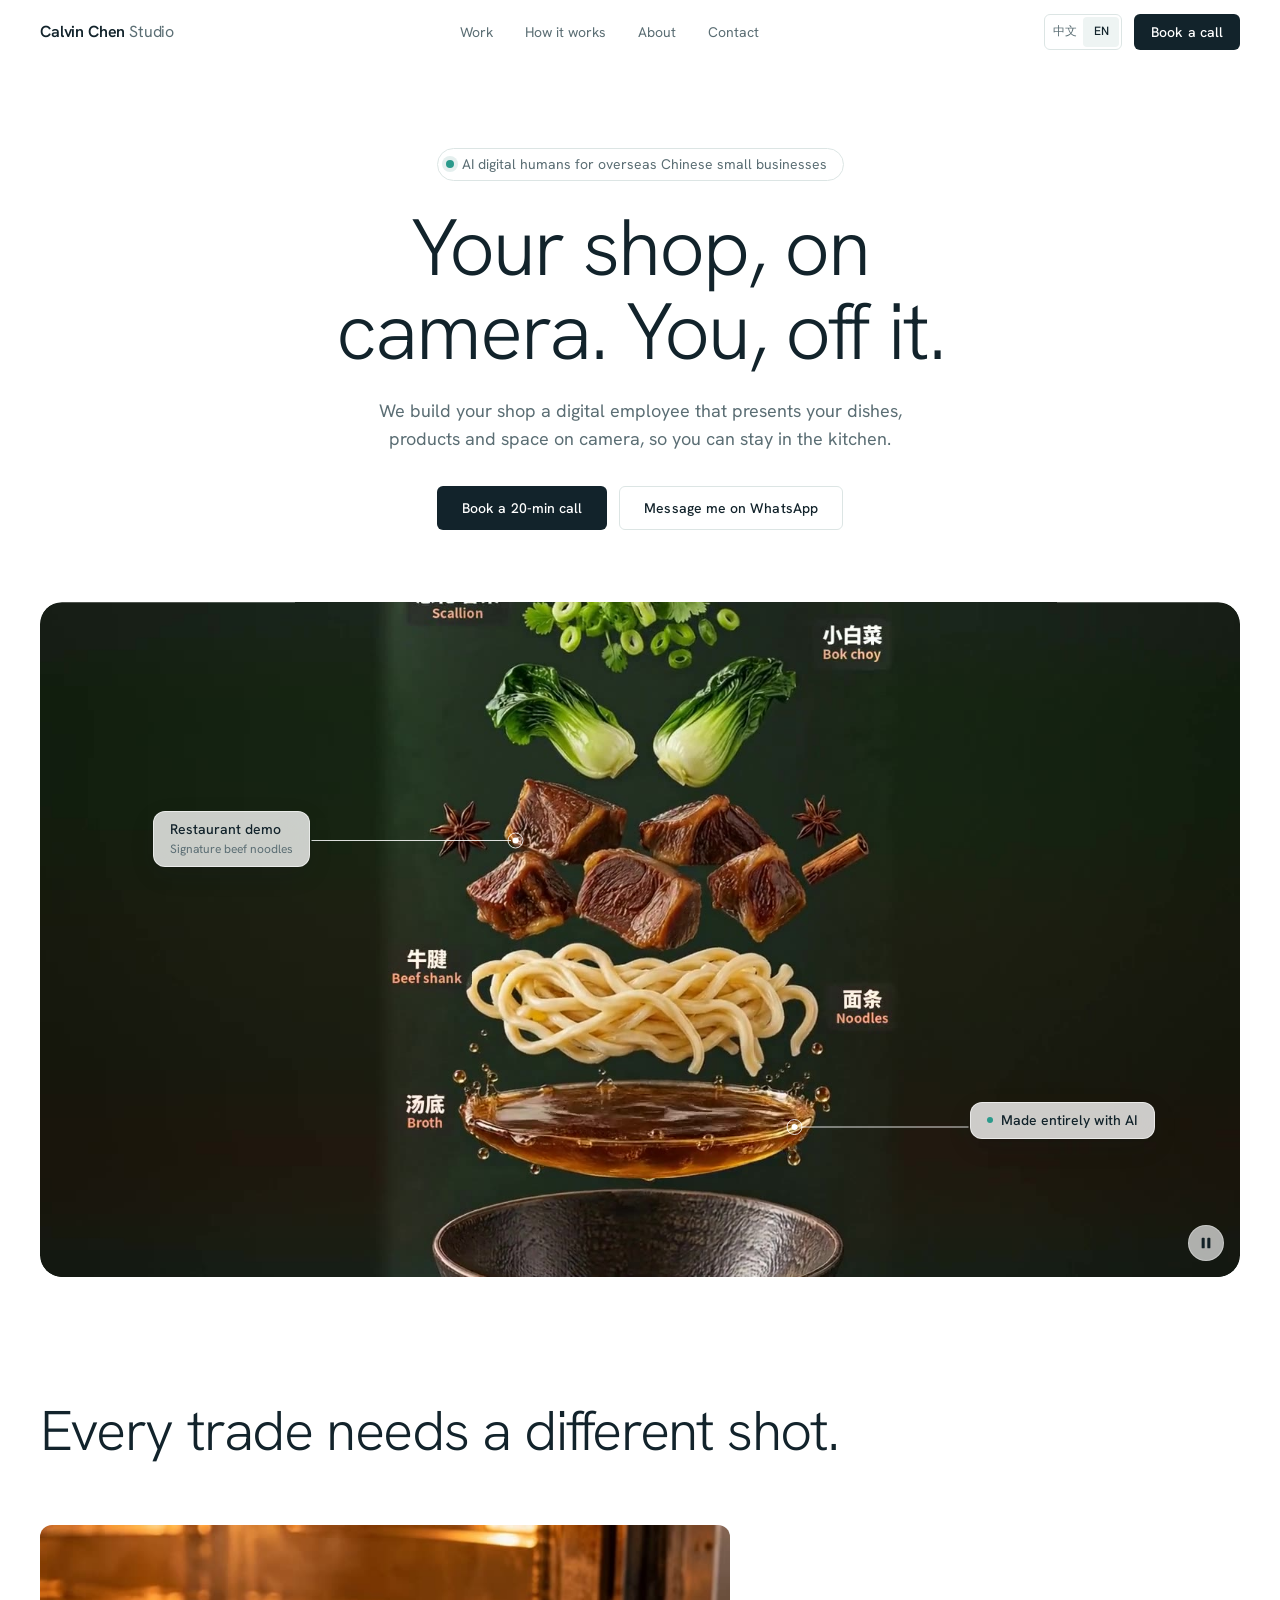
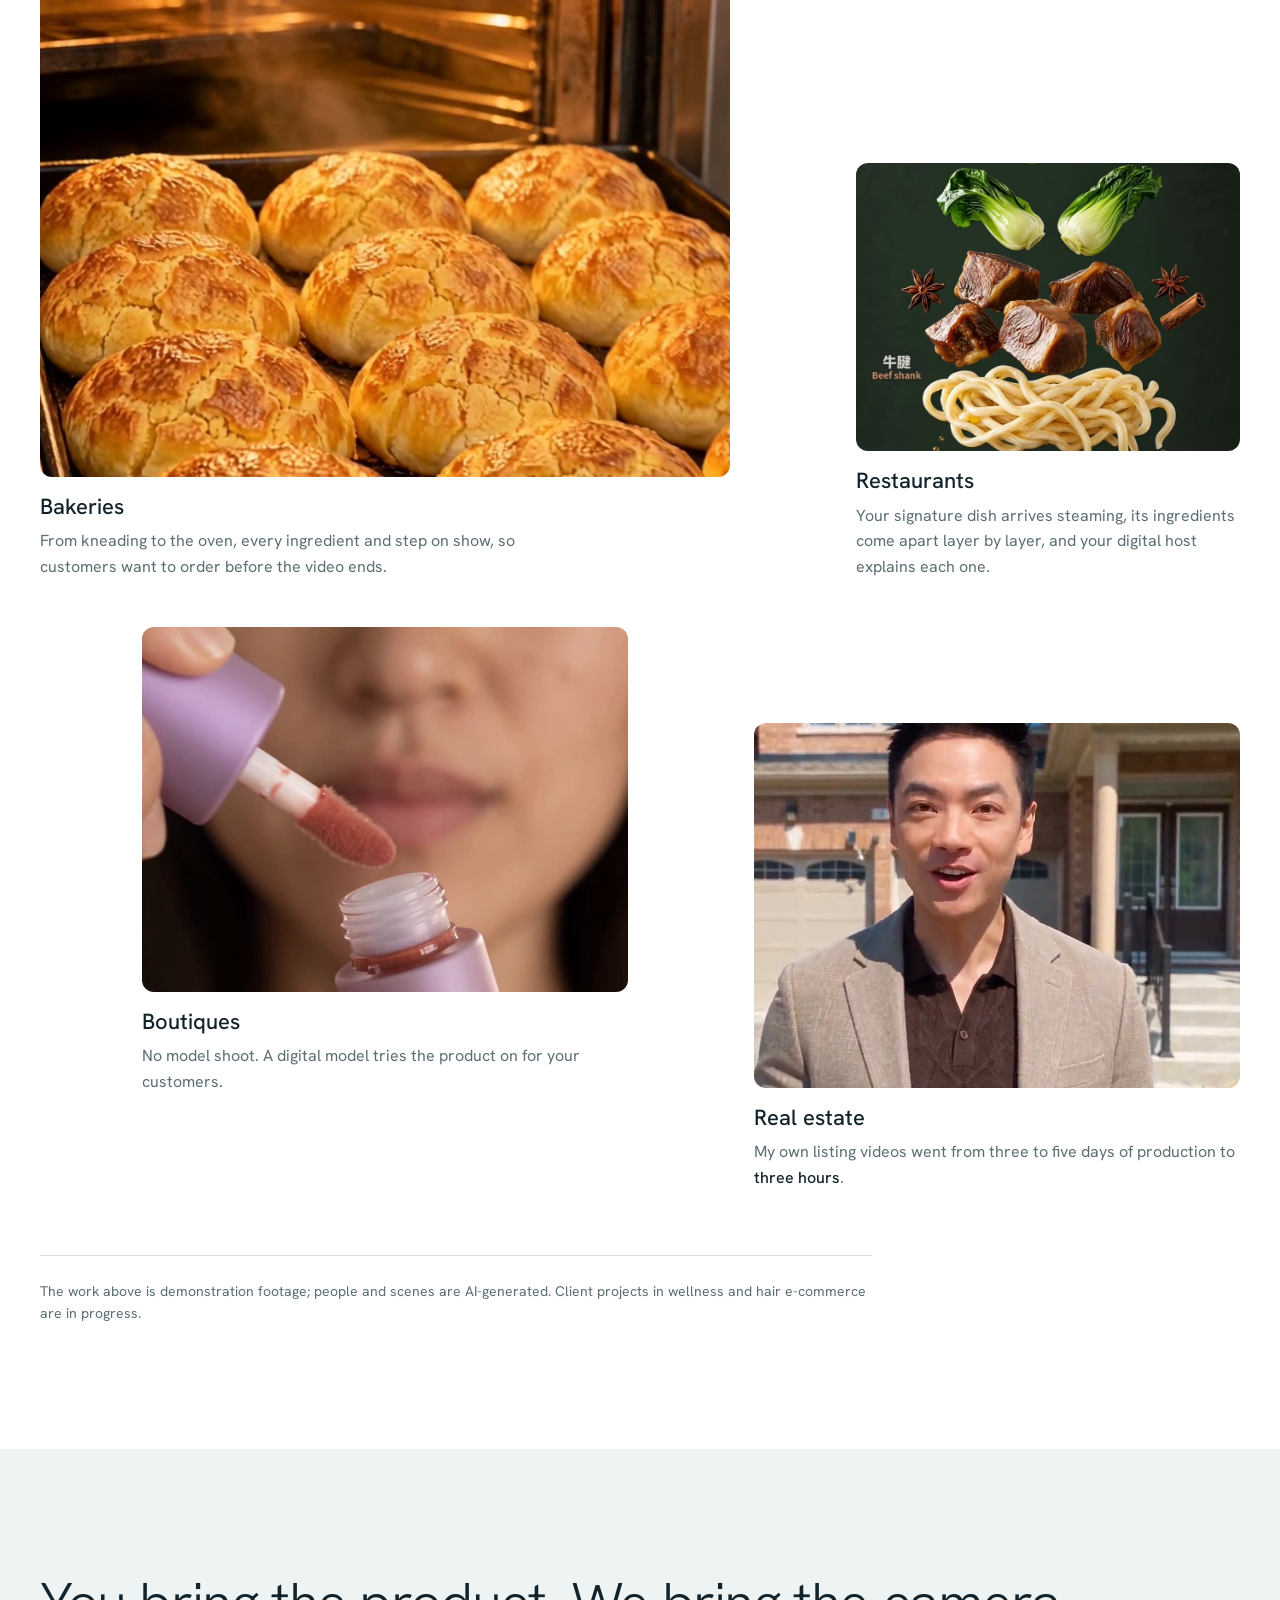
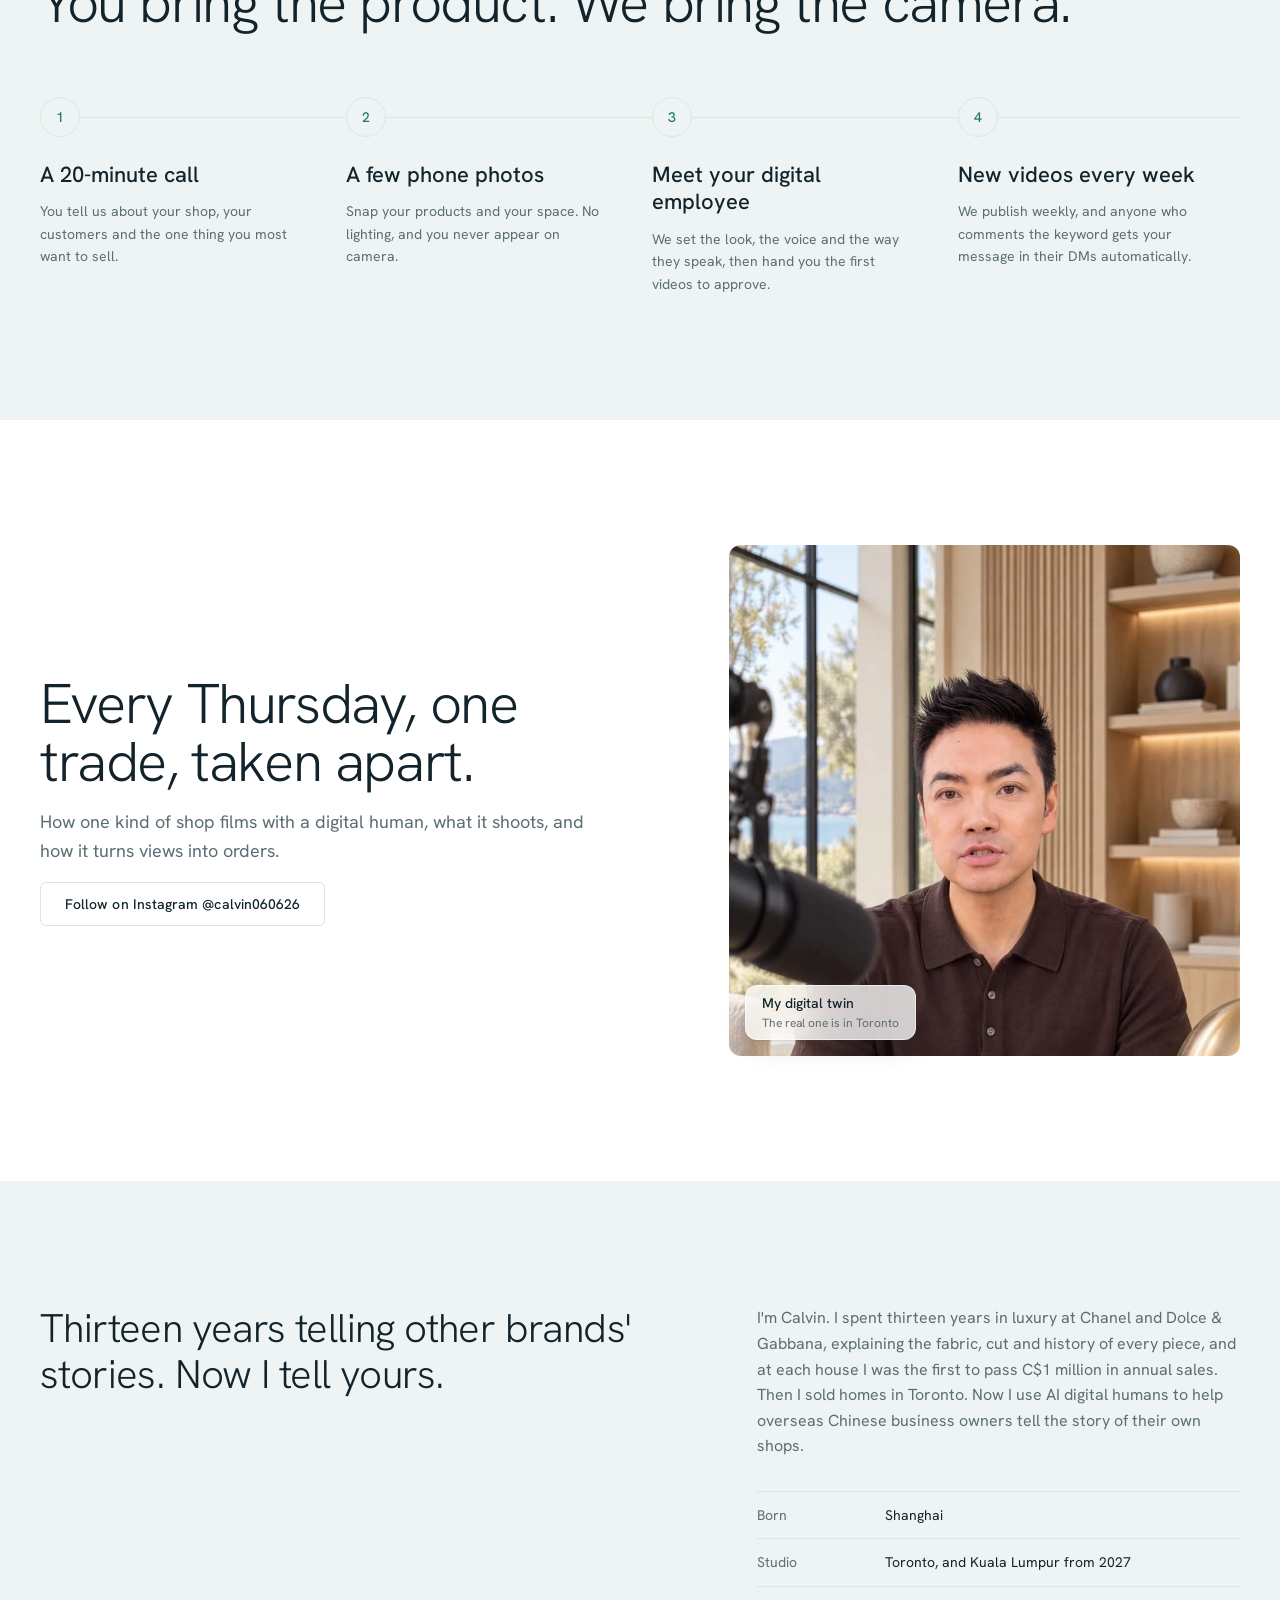
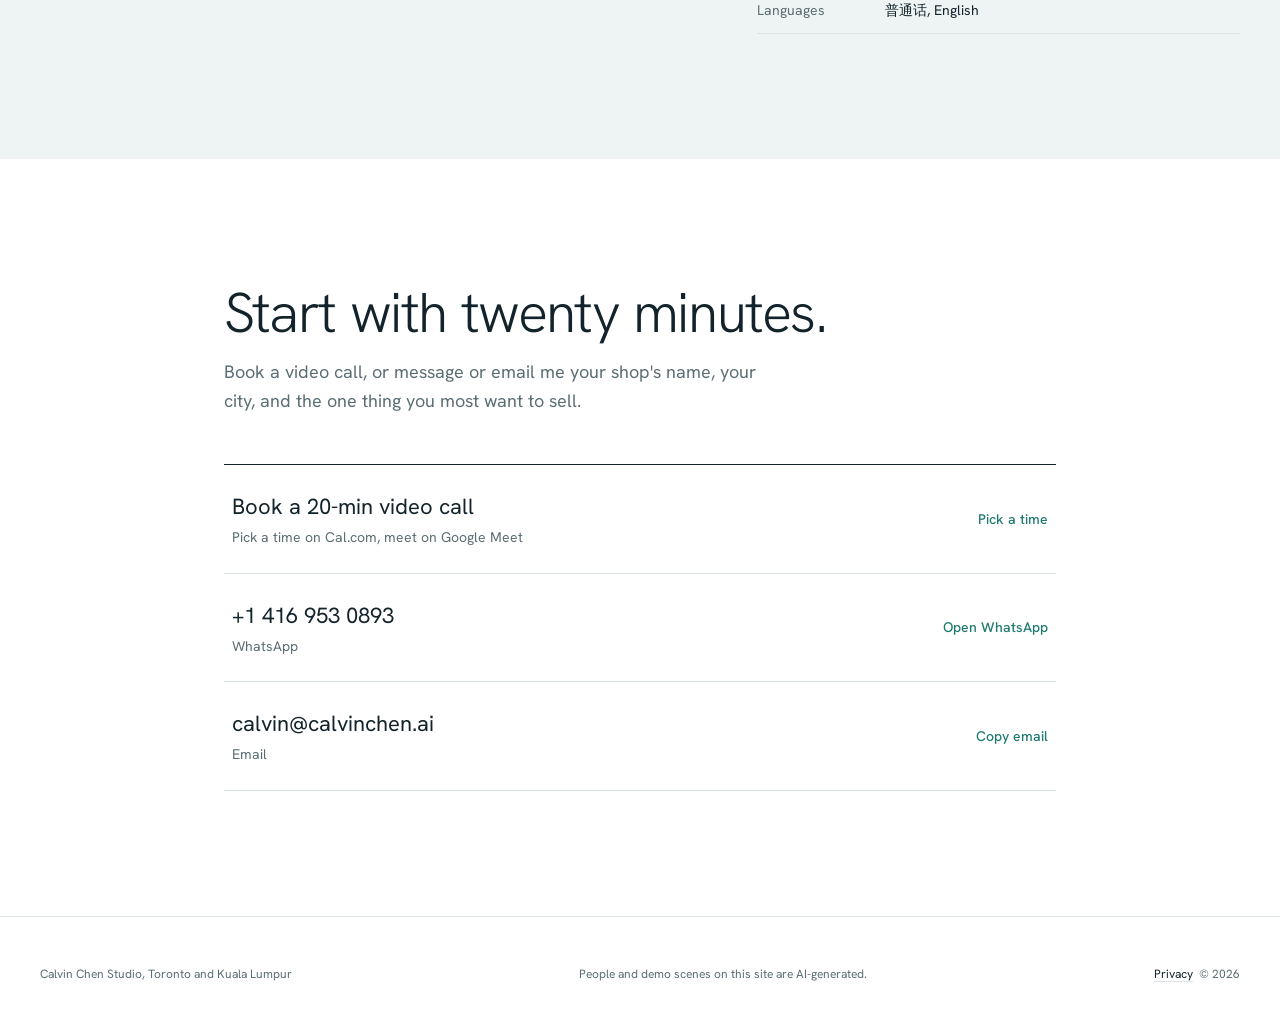
==== index.html @ 5a8c60ba "Redesign calvinchen.ai: white, blue-green, wide hero film - Centralised design tokens (tokens.css) a" ====
<!doctype html>
<html lang="zh-Hans" data-lang="zh">
<head>
<meta charset="utf-8">
<meta name="viewport" content="width=device-width, initial-scale=1, viewport-fit=cover">
<title>Calvin Chen Studio</title>
<meta name="ccs-title-zh" content="Calvin Chen Studio · 海外华人小店的 AI 数字人工作室">
<meta name="ccs-title-en" content="Calvin Chen Studio · AI digital humans for overseas Chinese small businesses">
<meta name="description" content="An AI digital-human studio for overseas Chinese small businesses. 为海外华人小店打造 AI 数字人员工。">
<meta name="referrer" content="strict-origin-when-cross-origin">
<meta name="theme-color" content="#FFFFFF">
<link rel="canonical" href="https://calvinchen.ai/">
<meta property="og:type" content="website">
<meta property="og:url" content="https://calvinchen.ai/">
<meta property="og:title" content="Calvin Chen Studio">
<meta property="og:description" content="AI digital humans for overseas Chinese small businesses. 你不用上镜，你的店会。">
<meta property="og:image" content="https://calvinchen.ai/media/og-image.jpg">
<meta name="twitter:card" content="summary_large_image">
<link rel="preload" href="assets/fonts/hanken-grotesk-latin.woff2" as="font" type="font/woff2" crossorigin>
<link rel="stylesheet" href="assets/css/tokens.css">
<link rel="stylesheet" href="assets/css/base.css">
<link rel="stylesheet" href="assets/css/components.css">
<script src="assets/js/lang.js"></script>
<script src="assets/js/site.js" defer></script>
</head>
<body id="top">
<a class="skip-link" href="#main"><span lang="zh-Hans">跳到正文</span><span lang="en">Skip to content</span></a>

<header class="site-header">
  <div class="container site-header__row">
    <a class="brand" href="#top">Calvin Chen <span>Studio</span></a>
    <nav class="nav" aria-label="Main">
      <a href="#work"><span lang="zh-Hans">作品</span><span lang="en">Work</span></a>
      <a href="#how"><span lang="zh-Hans">做法</span><span lang="en">How it works</span></a>
      <a href="#about"><span lang="zh-Hans">关于</span><span lang="en">About</span></a>
      <a href="#contact"><span lang="zh-Hans">联系</span><span lang="en">Contact</span></a>
    </nav>
    <div class="header-actions">
      <div class="lang-switch" role="group" aria-label="Language">
        <button type="button" data-set-lang="zh" aria-pressed="true">中文</button>
        <button type="button" data-set-lang="en" aria-pressed="false">EN</button>
      </div>
      <a class="btn btn--solid btn--sm" href="https://cal.com/calvinchenstudio/intro" target="_blank" rel="noopener noreferrer">
        <span lang="zh-Hans">约 20 分钟</span><span lang="en">Book a call</span>
      </a>
    </div>
  </div>
</header>

<main id="main">

  <!-- Hero -->
  <section class="hero">
    <div class="container">
      <div class="hero__inner">
        <p class="badge" data-seq="0"><span class="badge__dot" aria-hidden="true"></span>
          <span lang="zh-Hans">海外华人小店的 AI 数字人工作室</span><span lang="en">AI digital humans for overseas Chinese small businesses</span>
        </p>
        <h1 class="t-display hero__title" data-seq="1">
          <span lang="zh-Hans">你不用上镜，<br>你的店会。</span>
          <span lang="en">Your shop, on camera. You, off it.</span>
        </h1>
        <p class="t-lead hero__lead" data-seq="2">
          <span lang="zh-Hans">我们给你的店做一位数字人员工。招牌菜、新品、门店，它替你出镜、替你介绍，你只管把产品做好。</span>
          <span lang="en">We build your shop a digital employee that presents your dishes, products and space on camera, so you can stay in the kitchen.</span>
        </p>
        <div class="hero__actions" data-seq="3">
          <a class="btn btn--solid" href="https://cal.com/calvinchenstudio/intro" target="_blank" rel="noopener noreferrer">
            <span lang="zh-Hans">约 20 分钟聊聊</span><span lang="en">Book a 20-min call</span>
          </a>
          <a class="btn btn--line" href="https://wa.me/14169530893?text=%E4%BD%A0%E5%A5%BD%20Calvin%EF%BC%8C%E6%88%91%E5%9C%A8%20calvinchen.ai%20%E7%9C%8B%E5%88%B0%E4%BD%A0%E7%9A%84%E7%BD%91%E7%AB%99" target="_blank" rel="noopener noreferrer">
            <span lang="zh-Hans">WhatsApp 找我聊聊</span><span lang="en">Message me on WhatsApp</span>
          </a>
        </div>
      </div>

      <figure class="film">
        <video class="film__video" data-film autoplay muted loop playsinline preload="metadata" poster="media/hero-wide-poster.jpg" aria-label="Demo film: a bowl of beef noodles assembles itself, ingredient by ingredient">
          <source src="media/hero-wide.mp4" type="video/mp4">
        </video>
        <!-- Leader lines drawn in video pixel space (1600 x 900), so they track the footage at any width -->
        <svg class="film__lines" viewBox="0 0 1600 900" preserveAspectRatio="xMidYMid slice" aria-hidden="true">
          <line x1="362" y1="318" x2="628" y2="318"/>
          <circle cx="634" cy="318" r="4"/><circle class="ring" cx="634" cy="318" r="10"/>
          <line x1="1238" y1="700" x2="1012" y2="700"/>
          <circle cx="1006" cy="700" r="4"/><circle class="ring" cx="1006" cy="700" r="10"/>
        </svg>
        <figcaption class="film__chips">
          <span class="chip chip--a">
            <span class="chip__title"><span lang="zh-Hans">餐厅示范</span><span lang="en">Restaurant demo</span></span>
            <span class="chip__sub"><span lang="zh-Hans">招牌牛肉面</span><span lang="en">Signature beef noodles</span></span>
          </span>
          <span class="chip chip--b">
            <span class="chip__title"><span class="chip__dot" aria-hidden="true"></span><span lang="zh-Hans">全程 AI 制作</span><span lang="en">Made entirely with AI</span></span>
          </span>
        </figcaption>
        <button class="film__toggle" type="button" data-film-toggle aria-pressed="false">
          <span data-state="playing"><svg viewBox="0 0 16 16" width="14" height="14" aria-hidden="true"><rect x="3" y="2" width="3.5" height="12" rx="1"/><rect x="9.5" y="2" width="3.5" height="12" rx="1"/></svg><span class="visually-hidden">Pause video</span></span>
          <span data-state="paused" hidden><svg viewBox="0 0 16 16" width="14" height="14" aria-hidden="true"><path d="M4 2.5v11a.8.8 0 0 0 1.2.7l9-5.5a.8.8 0 0 0 0-1.4l-9-5.5A.8.8 0 0 0 4 2.5z"/></svg><span class="visually-hidden">Play video</span></span>
        </button>
      </figure>
    </div>
  </section>

  <!-- Work -->
  <section class="section" id="work">
    <div class="container">
      <div class="section-head">
        <h2 class="t-h2"><span lang="zh-Hans">每个行业，该拍的都不一样。</span><span lang="en">Every trade needs a different shot.</span></h2>
      </div>

      <div class="work">
        <article class="case case--lead">
          <div class="case__media"><img src="media/bake.jpg" width="900" height="683" loading="lazy" alt="A tray of pineapple buns coming out of the oven"></div>
          <div class="case__text">
            <h3 class="t-h3"><span lang="zh-Hans">烘焙</span><span lang="en">Bakeries</span></h3>
            <p class="t-body"><span lang="zh-Hans">从揉面到出炉，你用了什么料、怎么做，客人看完就想下单。</span><span lang="en">From kneading to the oven, every ingredient and step on show, so customers want to order before the video ends.</span></p>
          </div>
        </article>

        <article class="case case--side">
          <div class="case__media"><img src="media/rest.jpg" width="900" height="683" loading="lazy" alt="Beef shank, bok choy and noodles suspended in mid-air above a bowl"></div>
          <div class="case__text">
            <h3 class="t-h3"><span lang="zh-Hans">餐厅</span><span lang="en">Restaurants</span></h3>
            <p class="t-body"><span lang="zh-Hans">招牌菜端上桌冒着热气，原料一层一层拆开，数字人在旁边替你讲每一样用料。</span><span lang="en">Your signature dish arrives steaming, its ingredients come apart layer by layer, and your digital host explains each one.</span></p>
          </div>
        </article>

        <article class="case case--mid">
          <div class="case__media"><img src="media/shop.jpg" width="900" height="683" loading="lazy" alt="A digital model trying on lip gloss"></div>
          <div class="case__text">
            <h3 class="t-h3"><span lang="zh-Hans">买手店</span><span lang="en">Boutiques</span></h3>
            <p class="t-body"><span lang="zh-Hans">不用请模特拍广告，数字人员工上脸试用给客人看。</span><span lang="en">No model shoot. A digital model tries the product on for your customers.</span></p>
          </div>
        </article>

        <article class="case case--home">
          <div class="case__media"><img src="media/home.jpg" width="900" height="618" loading="lazy" alt="Calvin standing in front of a house listing"></div>
          <div class="case__text">
            <h3 class="t-h3"><span lang="zh-Hans">地产</span><span lang="en">Real estate</span></h3>
            <p class="t-body"><span lang="zh-Hans">我自己的房源视频，从以前的三到五天，变成现在的<strong class="case__stat">三个小时</strong>。</span><span lang="en">My own listing videos went from three to five days of production to <strong class="case__stat">three hours</strong>.</span></p>
          </div>
        </article>
      </div>

      <p class="note t-small">
        <span lang="zh-Hans">以上为示范作品，人物与画面由 AI 生成。身心灵疗愈、假发电商两个行业的客户项目正在进行中。</span>
        <span lang="en">The work above is demonstration footage; people and scenes are AI-generated. Client projects in wellness and hair e-commerce are in progress.</span>
      </p>
    </div>
  </section>

  <!-- How it works -->
  <section class="section section--surface" id="how">
    <div class="container">
      <div class="section-head">
        <h2 class="t-h2"><span lang="zh-Hans">你出产品，我们出镜头。</span><span lang="en">You bring the product. We bring the camera.</span></h2>
      </div>
      <ol class="steps">
        <li class="step">
          <span class="step__num" aria-hidden="true">1</span>
          <h3 class="t-h3"><span lang="zh-Hans">聊二十分钟</span><span lang="en">A 20-minute call</span></h3>
          <p class="t-small"><span lang="zh-Hans">听你讲你的店、你的客人，和你最想卖的那样东西。</span><span lang="en">You tell us about your shop, your customers and the one thing you most want to sell.</span></p>
        </li>
        <li class="step">
          <span class="step__num" aria-hidden="true">2</span>
          <h3 class="t-h3"><span lang="zh-Hans">你用手机拍几张</span><span lang="en">A few phone photos</span></h3>
          <p class="t-small"><span lang="zh-Hans">拍下产品和门店就够了。不用打光，你也不用出镜。</span><span lang="en">Snap your products and your space. No lighting, and you never appear on camera.</span></p>
        </li>
        <li class="step">
          <span class="step__num" aria-hidden="true">3</span>
          <h3 class="t-h3"><span lang="zh-Hans">定下你的数字人员工</span><span lang="en">Meet your digital employee</span></h3>
          <p class="t-small"><span lang="zh-Hans">定形象、定声音、定说话的方式，第一批成片交给你确认。</span><span lang="en">We set the look, the voice and the way they speak, then hand you the first videos to approve.</span></p>
        </li>
        <li class="step">
          <span class="step__num" aria-hidden="true">4</span>
          <h3 class="t-h3"><span lang="zh-Hans">每周上新</span><span lang="en">New videos every week</span></h3>
          <p class="t-small"><span lang="zh-Hans">每周发布。评论区留下关键词的客人，会自动收到你的私信。</span><span lang="en">We publish weekly, and anyone who comments the keyword gets your message in their DMs automatically.</span></p>
        </li>
      </ol>
    </div>
  </section>

  <!-- Case files on Instagram -->
  <section class="section">
    <div class="container feature">
      <div class="feature__text">
        <h2 class="t-h2"><span lang="zh-Hans">每周四，拆一个行业。</span><span lang="en">Every Thursday, one trade, taken apart.</span></h2>
        <p class="t-lead"><span lang="zh-Hans">一家店怎么用数字人拍、拍什么、怎么接单，整套做法摊开给你看。</span><span lang="en">How one kind of shop films with a digital human, what it shoots, and how it turns views into orders.</span></p>
        <a class="btn btn--line" href="https://www.instagram.com/calvin060626/" target="_blank" rel="noopener noreferrer">
          <span lang="zh-Hans">在 Instagram 看 @calvin060626</span><span lang="en">Follow on Instagram @calvin060626</span>
        </a>
      </div>
      <figure class="feature__figure">
        <img src="media/calvin.jpg" width="800" height="815" loading="lazy" alt="Calvin's digital twin speaking into a studio microphone">
        <figcaption>
          <span class="chip">
            <span class="chip__title"><span lang="zh-Hans">这是我的数字人</span><span lang="en">My digital twin</span></span>
            <span class="chip__sub"><span lang="zh-Hans">真人在多伦多</span><span lang="en">The real one is in Toronto</span></span>
          </span>
        </figcaption>
      </figure>
    </div>
  </section>

  <!-- About -->
  <section class="section section--surface" id="about">
    <div class="container about">
      <blockquote class="about__quote">
        <span lang="zh-Hans">卖了十三年别人的品牌，<br>现在帮你讲你的。</span>
        <span lang="en">Thirteen years telling other brands' stories. Now I tell yours.</span>
      </blockquote>
      <div class="about__body">
        <p class="t-body">
          <span lang="zh-Hans">我是 Calvin。在 Chanel、Dolce &amp; Gabbana 做了十三年奢侈品，每天的工作是给客人讲一件衣服的面料、剪裁和来历，在每一家品牌都是第一个年销售额过百万加币的人。后来我在多伦多做地产经纪。现在我用 AI 数字人，帮海外华人老板把自己的店讲好。</span>
          <span lang="en">I'm Calvin. I spent thirteen years in luxury at Chanel and Dolce &amp; Gabbana, explaining the fabric, cut and history of every piece, and at each house I was the first to pass C$1 million in annual sales. Then I sold homes in Toronto. Now I use AI digital humans to help overseas Chinese business owners tell the story of their own shops.</span>
        </p>
        <dl class="facts">
          <div><dt><span lang="zh-Hans">出生</span><span lang="en">Born</span></dt><dd><span lang="zh-Hans">上海</span><span lang="en">Shanghai</span></dd></div>
          <div><dt><span lang="zh-Hans">工作室</span><span lang="en">Studio</span></dt><dd><span lang="zh-Hans">多伦多，2027 年起吉隆坡</span><span lang="en">Toronto, and Kuala Lumpur from 2027</span></dd></div>
          <div><dt><span lang="zh-Hans">语言</span><span lang="en">Languages</span></dt><dd>普通话, English</dd></div>
        </dl>
      </div>
    </div>
  </section>

  <!-- Contact -->
  <section class="section" id="contact">
    <div class="container container--narrow">
      <div class="contact-head">
        <h2 class="t-h2"><span lang="zh-Hans">先聊二十分钟。</span><span lang="en">Start with twenty minutes.</span></h2>
        <p class="t-lead"><span lang="zh-Hans">直接约一个时间视频聊，或者 WhatsApp、写信告诉我你的店名、所在城市，和你最想卖的那样东西。</span><span lang="en">Book a video call, or message or email me your shop's name, your city, and the one thing you most want to sell.</span></p>
      </div>
      <div class="contact-list">
        <a class="contact-row" href="https://cal.com/calvinchenstudio/intro" target="_blank" rel="noopener noreferrer">
          <span class="contact-row__main">
            <span class="contact-row__title"><span lang="zh-Hans">约 20 分钟视频聊</span><span lang="en">Book a 20-min video call</span></span>
            <span class="contact-row__meta"><span lang="zh-Hans">通过 Cal.com 选时间，Google Meet 视频</span><span lang="en">Pick a time on Cal.com, meet on Google Meet</span></span>
          </span>
          <span class="contact-row__action"><span lang="zh-Hans">选时间</span><span lang="en">Pick a time</span></span>
        </a>
        <a class="contact-row" href="https://wa.me/14169530893?text=%E4%BD%A0%E5%A5%BD%20Calvin%EF%BC%8C%E6%88%91%E5%9C%A8%20calvinchen.ai%20%E7%9C%8B%E5%88%B0%E4%BD%A0%E7%9A%84%E7%BD%91%E7%AB%99" target="_blank" rel="noopener noreferrer">
          <span class="contact-row__main">
            <span class="contact-row__title">+1 416 953 0893</span>
            <span class="contact-row__meta">WhatsApp</span>
          </span>
          <span class="contact-row__action"><span lang="zh-Hans">打开 WhatsApp</span><span lang="en">Open WhatsApp</span></span>
        </a>
        <button class="contact-row" type="button" data-copy="calvin@calvinchen.ai">
          <span class="contact-row__main">
            <span class="contact-row__title">calvin@calvinchen.ai</span>
            <span class="contact-row__meta"><span lang="zh-Hans">邮箱</span><span lang="en">Email</span></span>
          </span>
          <span class="contact-row__action" aria-live="polite">
            <span data-copy-state="idle"><span lang="zh-Hans">复制邮箱</span><span lang="en">Copy email</span></span>
            <span data-copy-state="done" hidden><span lang="zh-Hans">已复制</span><span lang="en">Copied</span></span>
          </span>
        </button>
      </div>
    </div>
  </section>
</main>

<footer class="site-footer">
  <div class="container site-footer__row">
    <span>Calvin Chen Studio, Toronto and Kuala Lumpur</span>
    <span><span lang="zh-Hans">网站上的人物与示范画面由 AI 生成。</span><span lang="en">People and demo scenes on this site are AI-generated.</span></span>
    <span><a class="link" href="privacy.html"><span lang="zh-Hans">隐私说明</span><span lang="en">Privacy</span></a>&nbsp;&nbsp;© <span data-year>2026</span></span>
  </div>
</footer>
</body>
</html>
---- assets/css/tokens.css ----
/* =========================================================
   Calvin Chen Studio · design tokens
   ---------------------------------------------------------
   EVERY colour, font, size, spacing, radius and motion value
   on the site comes from this file. Change a value here and
   the whole site follows. Never hard-code a hex value in any
   other CSS file.

   To try a new palette: edit only the "1. Palette" block.
   The "2. Roles" block maps palette colours to jobs, so the
   rest of the code never needs to know the actual colours.
   ========================================================= */

/* Self-hosted font (no Google request, so no visitor data leaves the site) */
@font-face {
  font-family: "Hanken Grotesk";
  font-style: normal;
  font-display: swap;
  font-weight: 100 900;
  src: url("../fonts/hanken-grotesk-latin.woff2") format("woff2");
  unicode-range: U+0000-00FF, U+0131, U+0152-0153, U+02BB-02BC, U+02C6, U+02DA, U+02DC, U+0304, U+0308, U+0329, U+2000-206F, U+20AC, U+2122, U+2191, U+2193, U+2212, U+2215, U+FEFF, U+FFFD;
}
@font-face {
  font-family: "Hanken Grotesk";
  font-style: normal;
  font-display: swap;
  font-weight: 100 900;
  src: url("../fonts/hanken-grotesk-latin-ext.woff2") format("woff2");
  unicode-range: U+0100-02BA, U+02BD-02C5, U+02C7-02CC, U+02CE-02D7, U+02DD-02FF, U+0304, U+0308, U+0329, U+1D00-1DBF, U+1E00-1E9F, U+1EF2-1EFF, U+2020, U+20A0-20AB, U+20AD-20C0, U+2113, U+2C60-2C7F, U+A720-A7FF;
}

:root {
  /* ---------- 1. Palette (raw colours) ---------- */
  --c-paper:    #FFFFFF;  /* page background */
  --c-mist:     #EEF4F3;  /* cool pale surface, panels */
  --c-mist-2:   #E2ECEA;  /* slightly deeper surface, hover */
  --c-line:     #DCE5E4;  /* hairlines and borders */
  --c-ink:      #12232B;  /* main text, deep petrol */
  --c-slate:    #5B6E74;  /* secondary text */
  --c-fog:      #8A9A9F;  /* decorative only: too light for text (2.9:1) */
  --c-jade:     #1E7A6E;  /* primary accent, taken from the hero footage greens */
  --c-jade-2:   #2A9A8B;  /* lighter jade for small marks */
  --c-harbour:  #2F6F9F;  /* secondary accent: links, focus ring */
  --c-wall:     #1B2A1F;  /* the dark green studio wall in the hero film */

  /* ---------- 2. Roles (what each colour is used for) ---------- */
  --bg:            var(--c-paper);
  --surface:       var(--c-mist);
  --surface-hover: var(--c-mist-2);
  --border:        var(--c-line);
  --text:          var(--c-ink);
  --text-muted:    var(--c-slate);
  --text-faint:    var(--c-slate);   /* text never uses fog: contrast rule 4.5:1 */
  --accent:        var(--c-jade);
  --accent-soft:   color-mix(in srgb, var(--c-jade) 12%, var(--c-paper));
  --accent-mark:   var(--c-jade-2);
  --link:          var(--c-harbour);
  --focus:         var(--c-harbour);
  --media-bg:      var(--c-wall);

  /* Buttons */
  --btn-solid-bg:     var(--c-ink);
  --btn-solid-fg:     var(--c-paper);
  --btn-solid-hover:  var(--c-jade);
  --btn-line-fg:      var(--c-ink);
  --btn-line-border:  var(--c-line);
  --btn-line-hover:   var(--c-ink);

  /* Glass chips on top of video */
  --glass-bg:     color-mix(in srgb, var(--c-paper) 78%, transparent);
  --glass-border: color-mix(in srgb, var(--c-paper) 60%, transparent);
  --glass-text:   var(--c-ink);
  --leader:       color-mix(in srgb, var(--c-paper) 85%, transparent);

  /* ---------- 3. Type ---------- */
  --font-sans: "Hanken Grotesk", "PingFang SC", "Hiragino Sans GB", "Noto Sans SC", "Microsoft YaHei", system-ui, sans-serif;

  /* Scale: a 1.25 ratio, clamped so phones never get oversized text */
  --fs-12: 0.75rem;
  --fs-14: 0.875rem;
  --fs-16: 1rem;
  --fs-18: 1.125rem;
  --fs-22: clamp(1.25rem, 1.1rem + 0.5vw, 1.375rem);
  --fs-28: clamp(1.5rem, 1.25rem + 1vw, 1.75rem);
  --fs-40: clamp(1.875rem, 1.4rem + 2vw, 2.5rem);
  --fs-56: clamp(2.25rem, 1.5rem + 3.2vw, 3.5rem);
  --fs-80: clamp(2.75rem, 1.6rem + 5vw, 5rem);

  --fw-light: 300;
  --fw-regular: 400;
  --fw-medium: 500;
  --fw-semibold: 600;

  --lh-tight: 1.05;
  --lh-snug: 1.25;
  --lh-body: 1.6;
  --lh-zh: 1.8;          /* Chinese needs more air than Latin */
  --track-display: -0.025em;
  --measure: 34rem;      /* about 70 characters per line */

  /* ---------- 4. Space (4px base) ---------- */
  --s-1: 0.25rem;
  --s-2: 0.5rem;
  --s-3: 0.75rem;
  --s-4: 1rem;
  --s-5: 1.5rem;
  --s-6: 2rem;
  --s-7: 3rem;
  --s-8: 4rem;
  --s-9: 6rem;
  --s-10: 8rem;
  --section-y: clamp(4.5rem, 3rem + 6vw, 8rem);
  --gutter: clamp(1rem, 0.5rem + 2.5vw, 2.5rem);
  --container: 75rem;    /* 1200px */
  --container-narrow: 52rem;

  /* ---------- 5. Shape (radius follows hierarchy, not one value for all) ---------- */
  --r-sm: 6px;     /* buttons, small controls */
  --r-md: 12px;    /* images, panels */
  --r-lg: 22px;    /* the hero film frame */
  --r-pill: 999px; /* chips */

  /* ---------- 6. Depth (used once: chips over video) ---------- */
  --shadow-chip: 0 1px 2px color-mix(in srgb, var(--c-ink) 10%, transparent),
                 0 8px 24px color-mix(in srgb, var(--c-ink) 12%, transparent);

  /* ---------- 7. Motion ---------- */
  --ease-out: cubic-bezier(0.22, 1, 0.36, 1);
  --t-fast: 160ms;
  --t-base: 280ms;
  --t-slow: 900ms;

  /* ---------- 8. Layers ---------- */
  --z-header: 50;
}
---- assets/css/base.css ----
/* =========================================================
   Base: reset, typography, layout helpers, language switch.
   Uses tokens only (see tokens.css).
   ========================================================= */

*, *::before, *::after { box-sizing: border-box; }

html {
  -webkit-text-size-adjust: 100%;
  text-size-adjust: 100%;
  scroll-behavior: smooth;
  scroll-padding-top: 5rem;
  background: var(--bg);
}

body {
  margin: 0;
  background: var(--bg);
  color: var(--text);
  font-family: var(--font-sans);
  font-size: var(--fs-16);
  font-weight: var(--fw-regular);
  line-height: var(--lh-body);
  -webkit-font-smoothing: antialiased;
  text-rendering: optimizeLegibility;
  overflow-x: hidden;
}

img, video, svg { display: block; max-width: 100%; }
img, video { height: auto; }

h1, h2, h3, p, ul, ol, dl, dd, figure, blockquote { margin: 0; padding: 0; }
ul, ol { list-style: none; }

a { color: inherit; text-decoration: none; }
button { font: inherit; color: inherit; background: none; border: 0; padding: 0; cursor: pointer; }

:focus-visible {
  outline: 2px solid var(--focus);
  outline-offset: 3px;
  border-radius: var(--r-sm);
}

::selection { background: var(--accent-soft); color: var(--text); }

[hidden] { display: none !important; }

/* ---------- Type roles ---------- */
.t-display {
  font-size: var(--fs-80);
  font-weight: var(--fw-light);
  line-height: var(--lh-tight);
  letter-spacing: var(--track-display);
}
.t-h2 {
  font-size: var(--fs-56);
  font-weight: var(--fw-light);
  line-height: var(--lh-tight);
  letter-spacing: var(--track-display);
}
.t-h3 {
  font-size: var(--fs-22);
  font-weight: var(--fw-medium);
  line-height: var(--lh-snug);
}
.t-lead {
  font-size: var(--fs-18);
  color: var(--text-muted);
  max-width: var(--measure);
}
.t-body { color: var(--text-muted); max-width: var(--measure); }
.t-small { font-size: var(--fs-14); color: var(--text-muted); }
.t-caption { font-size: var(--fs-12); color: var(--text-faint); }

/* Section label: sentence case, small, quiet (never all caps) */
.t-label {
  font-size: var(--fs-14);
  font-weight: var(--fw-medium);
  color: var(--accent);
}

/* Chinese reading mode: more air in body text, steadier headings */
html[data-lang="zh"] body { line-height: var(--lh-zh); }
html[data-lang="zh"] .t-display { line-height: 1.18; letter-spacing: 0.01em; font-weight: var(--fw-regular); }
html[data-lang="zh"] .t-h2 { line-height: 1.25; letter-spacing: 0.01em; font-weight: var(--fw-regular); }
html[data-lang="zh"] .t-h3 { letter-spacing: 0.02em; }

/* ---------- Layout helpers ---------- */
.container {
  width: 100%;
  max-width: calc(var(--container) + var(--gutter) * 2);
  margin-inline: auto;
  padding-inline: var(--gutter);
}
.container--narrow { max-width: calc(var(--container-narrow) + var(--gutter) * 2); }

.section { padding-block: var(--section-y); }
.section--surface { background: var(--surface); }

.section-head { display: grid; gap: var(--s-4); margin-bottom: var(--s-8); }

.visually-hidden {
  position: absolute !important;
  width: 1px; height: 1px;
  overflow: hidden; clip: rect(0 0 0 0);
  white-space: nowrap;
}

.skip-link {
  position: absolute; left: var(--s-4); top: -3rem;
  background: var(--text); color: var(--bg);
  padding: var(--s-2) var(--s-4); border-radius: var(--r-sm);
  z-index: 100;
}
.skip-link:focus { top: var(--s-4); }

/* ---------- Language switch ----------
   Every bilingual string is written twice:
   <span lang="zh-Hans">…</span><span lang="en">…</span>
   The <html data-lang> value decides which one shows. */
html[data-lang="zh"] body [lang="en"] { display: none !important; }
html[data-lang="en"] body [lang="zh-Hans"] { display: none !important; }

/* ---------- Motion preference ---------- */
@media (prefers-reduced-motion: reduce) {
  html { scroll-behavior: auto; }
  *, *::before, *::after {
    animation-duration: 0.01ms !important;
    animation-iteration-count: 1 !important;
    transition-duration: 0.01ms !important;
  }
}
---- assets/css/components.css ----
/* =========================================================
   Components. Each block is reusable on any page.
   Uses tokens only (see tokens.css).
   ========================================================= */

/* ---------- Buttons: minimal ----------
   .btn            base
   .btn--solid     one primary action per view
   .btn--line      quiet secondary action
   .btn--sm        compact (header) */
.btn {
  display: inline-flex;
  align-items: center;
  justify-content: center;
  gap: var(--s-2);
  min-height: 2.75rem;
  padding: 0 var(--s-5);
  border-radius: var(--r-sm);
  border: 1px solid transparent;
  font-size: var(--fs-14);
  font-weight: var(--fw-medium);
  letter-spacing: 0.005em;
  white-space: nowrap;
  transition: background-color var(--t-fast) var(--ease-out),
              border-color var(--t-fast) var(--ease-out),
              color var(--t-fast) var(--ease-out);
}
.btn--solid { background: var(--btn-solid-bg); color: var(--btn-solid-fg); }
.btn--solid:hover { background: var(--btn-solid-hover); }
.btn--line { color: var(--btn-line-fg); border-color: var(--btn-line-border); background: transparent; }
.btn--line:hover { border-color: var(--btn-line-hover); }
.btn--sm { min-height: 2.25rem; padding: 0 var(--s-4); }

/* Text link with a quiet underline */
.link {
  color: var(--text);
  text-decoration: underline;
  text-decoration-color: var(--border);
  text-decoration-thickness: 1px;
  text-underline-offset: 0.25em;
  transition: text-decoration-color var(--t-fast) var(--ease-out);
}
.link:hover { text-decoration-color: currentColor; }

/* ---------- Pill badge (above hero headline) ---------- */
.badge {
  display: inline-flex;
  align-items: center;
  gap: var(--s-2);
  padding: var(--s-1) var(--s-4) var(--s-1) var(--s-2);
  border: 1px solid var(--border);
  border-radius: var(--r-pill);
  font-size: var(--fs-14);
  color: var(--text-muted);
  background: var(--bg);
}
@media (max-width: 420px) { .badge { font-size: var(--fs-12); } }
.badge__dot {
  width: 0.5rem; height: 0.5rem;
  border-radius: 50%;
  background: var(--accent-mark);
  box-shadow: 0 0 0 4px var(--accent-soft);
}

/* ---------- Header ---------- */
.site-header {
  position: sticky; top: 0;
  z-index: var(--z-header);
  background: color-mix(in srgb, var(--bg) 86%, transparent);
  -webkit-backdrop-filter: saturate(160%) blur(14px);
  backdrop-filter: saturate(160%) blur(14px);
  border-bottom: 1px solid transparent;
  transition: border-color var(--t-base) var(--ease-out);
}
.site-header.is-scrolled { border-bottom-color: var(--border); }
.site-header__row {
  display: flex; align-items: center; justify-content: space-between;
  gap: var(--s-5);
  min-height: 4rem;
}
.brand { font-size: var(--fs-16); font-weight: var(--fw-semibold); letter-spacing: -0.01em; }
.brand span { color: var(--text-faint); font-weight: var(--fw-regular); }
.nav { display: flex; gap: var(--s-6); font-size: var(--fs-14); color: var(--text-muted); }
.nav a:hover { color: var(--text); }
.header-actions { display: flex; align-items: center; gap: var(--s-3); }

.lang-switch {
  display: inline-flex;
  border: 1px solid var(--border);
  border-radius: var(--r-sm);
  padding: 2px;
  font-size: var(--fs-12);
}
.lang-switch button {
  min-width: 2.25rem; min-height: 1.875rem;
  border-radius: calc(var(--r-sm) - 2px);
  color: var(--text-muted);
}
.lang-switch button[aria-pressed="true"] { background: var(--surface); color: var(--text); font-weight: var(--fw-medium); }

@media (max-width: 860px) { .nav { display: none; } }
@media (max-width: 420px) { .header-actions .btn { display: none; } }

/* ---------- Hero ---------- */
.hero { padding-top: clamp(3rem, 2rem + 4vw, 5.5rem); text-align: center; }
.hero__inner { display: grid; justify-items: center; gap: var(--s-5); }
.hero__title { max-width: 14ch; }
html[data-lang="zh"] .hero__title { max-width: none; }
.hero__lead { margin-inline: auto; }
.hero__actions { display: flex; flex-wrap: wrap; justify-content: center; gap: var(--s-3); margin-top: var(--s-2); }

/* ---------- Film frame + annotations (the one signature element) ---------- */
.film {
  position: relative;
  margin-top: clamp(2.5rem, 1.5rem + 4vw, 4.5rem);
  border-radius: var(--r-lg);
  overflow: hidden;
  background: var(--media-bg);
  aspect-ratio: 16 / 9;
  isolation: isolate;
}
.film__video, .film__lines {
  position: absolute; inset: 0;
  width: 100%; height: 100%;
}
.film__video { object-fit: cover; }
.film__lines { pointer-events: none; }
.film__lines line { stroke: var(--leader); stroke-width: 1; vector-effect: non-scaling-stroke; }
.film__lines circle { fill: var(--c-paper); }
.film__lines .ring { fill: none; stroke: var(--leader); stroke-width: 1; vector-effect: non-scaling-stroke; }

.chip {
  position: absolute;
  display: grid; gap: 2px;
  padding: var(--s-2) var(--s-4);
  border-radius: var(--r-md);
  background: var(--glass-bg);
  border: 1px solid var(--glass-border);
  color: var(--glass-text);
  box-shadow: var(--shadow-chip);
  -webkit-backdrop-filter: blur(16px) saturate(140%);
  backdrop-filter: blur(16px) saturate(140%);
  text-align: left;
  font-size: var(--fs-14);
  line-height: 1.35;
}
.chip__title { font-weight: var(--fw-medium); display: flex; align-items: center; gap: var(--s-2); }
.chip__sub { color: var(--text-muted); font-size: var(--fs-12); }
.chip__dot { width: 0.4rem; height: 0.4rem; border-radius: 50%; background: var(--accent-mark); }

/* Positions match the SVG leader lines (video is 1600 x 900) */
.chip--a { right: 77.5%; top: 31%; }
.chip--b { left: 77.5%; top: 74%; }

/* Phones: the frame becomes portrait (shows the original footage), chips stack at the bottom */
@media (max-width: 720px) {
  .film { aspect-ratio: 4 / 5; border-radius: var(--r-md); margin-inline: calc(var(--gutter) * -0.5); }
  .film__lines { display: none; }
  .chip { position: static; }
  .film__chips {
    position: absolute; left: var(--s-3); right: var(--s-3); bottom: var(--s-3);
    display: flex; flex-wrap: wrap; gap: var(--s-2);
  }
}

/* One orchestrated load sequence: headline, then film, then annotations.
   Pure CSS (runs even if site.js fails); every element ends fully visible. */
@keyframes ccs-rise { from { opacity: 0; transform: translateY(14px); } to { opacity: 1; transform: none; } }
@keyframes ccs-unmask { from { clip-path: inset(6% 4% 0 4% round var(--r-lg)); } to { clip-path: inset(0 0 0 0 round var(--r-lg)); } }
@keyframes ccs-draw { from { stroke-dashoffset: 600; } to { stroke-dashoffset: 0; } }
@keyframes ccs-fade { from { opacity: 0; } to { opacity: 1; } }
.js .hero [data-seq] { animation: ccs-rise var(--t-slow) var(--ease-out) both; }
.js .hero [data-seq="1"] { animation-delay: 110ms; }
.js .hero [data-seq="2"] { animation-delay: 220ms; }
.js .hero [data-seq="3"] { animation-delay: 330ms; }
.js .hero .film { animation: ccs-unmask 1.2s var(--ease-out) 0.35s both; }
.js .film__lines line { stroke-dasharray: 600; animation: ccs-draw 1s var(--ease-out) 1.3s both; }
.js .hero .chip, .js .film__lines circle { animation: ccs-fade 0.6s var(--ease-out) 1.6s both; }

/* Pause / play for the looping film (motion over 5s must be stoppable) */
.film__toggle {
  position: absolute; right: var(--s-4); bottom: var(--s-4);
  width: 2.25rem; height: 2.25rem;
  display: grid; place-items: center;
  border-radius: 50%;
  background: var(--glass-bg);
  border: 1px solid var(--glass-border);
  color: var(--glass-text);
  -webkit-backdrop-filter: blur(12px); backdrop-filter: blur(12px);
  opacity: 0.85;
  transition: opacity var(--t-fast) var(--ease-out);
}
.film__toggle:hover { opacity: 1; }
.film__toggle svg { fill: currentColor; }
.film__toggle > span { display: grid; place-items: center; }
@media (max-width: 720px) { .film__toggle { right: var(--s-3); bottom: var(--s-3); } .film__chips { right: 3.5rem !important; } }

/* ---------- Work (uneven editorial layout, not a card grid) ---------- */
.work {
  display: grid;
  grid-template-columns: repeat(12, 1fr);
  gap: var(--s-7) var(--s-5);
}
.case { display: grid; gap: var(--s-4); align-content: start; }
.case__media { border-radius: var(--r-md); overflow: hidden; background: var(--surface); }
.case__media img { width: 100%; height: 100%; object-fit: cover; aspect-ratio: 4 / 3; }
.case__text { display: grid; gap: var(--s-2); }
.case--lead { grid-column: 1 / span 7; }
.case--lead .case__media img { aspect-ratio: 5 / 4; }
.case--side { grid-column: 9 / span 4; align-self: end; }
.case--mid  { grid-column: 2 / span 5; }
.case--home { grid-column: 8 / span 5; margin-top: var(--s-9); }
.case__stat { color: var(--text); font-weight: var(--fw-medium); }

.note {
  margin-top: var(--s-8);
  padding-top: var(--s-5);
  border-top: 1px solid var(--border);
  max-width: var(--container-narrow);
}

@media (max-width: 860px) {
  .work { grid-template-columns: 1fr 1fr; gap: var(--s-7) var(--s-4); }
  .case--lead { grid-column: 1 / -1; }
  .case--side, .case--mid, .case--home { grid-column: auto; margin-top: 0; align-self: start; }
}
@media (max-width: 560px) {
  .work { grid-template-columns: 1fr; }
}

/* ---------- Steps (a real sequence, so numbers are earned) ---------- */
.steps {
  display: grid;
  grid-template-columns: repeat(4, 1fr);
  gap: var(--s-5);
  counter-reset: step;
  position: relative;
}
.steps::before {
  content: ""; position: absolute; left: 0; right: 0; top: 1.25rem;
  height: 1px; background: var(--border);
}
.step { position: relative; display: grid; grid-template-rows: auto auto 1fr; align-content: start; gap: var(--s-3); padding-right: var(--s-4); }
.step__num {
  width: 2.5rem; height: 2.5rem;
  display: grid; place-items: center;
  border-radius: 50%;
  background: var(--bg);
  border: 1px solid var(--border);
  font-size: var(--fs-14);
  font-weight: var(--fw-medium);
  color: var(--accent);
  position: relative;
  margin-bottom: var(--s-3);
}
.section--surface .step__num { background: var(--surface); }
@media (max-width: 860px) {
  .steps { grid-template-columns: 1fr 1fr; row-gap: var(--s-7); }
  .steps::before { display: none; }
}
@media (max-width: 520px) { .steps { grid-template-columns: 1fr; } }

/* ---------- Instagram / case files panel ---------- */
.feature {
  display: grid;
  grid-template-columns: 1.1fr 0.9fr;
  align-items: center;
  gap: var(--s-8);
}
.feature__text { display: grid; gap: var(--s-4); justify-items: start; }
.feature__figure { position: relative; }
.feature__figure img { border-radius: var(--r-md); width: 100%; aspect-ratio: 1; object-fit: cover; }
.feature__figure figcaption {
  position: absolute; left: var(--s-4); bottom: var(--s-4);
}
.feature__figure .chip { position: static; }
@media (max-width: 860px) { .feature { grid-template-columns: 1fr; gap: var(--s-6); } }

/* ---------- About ---------- */
.about {
  display: grid;
  grid-template-columns: 1.15fr 0.85fr;
  gap: var(--s-8);
  align-items: start;
}
.about__quote { font-size: var(--fs-40); font-weight: var(--fw-light); line-height: 1.15; letter-spacing: -0.015em; }
html[data-lang="zh"] .about__quote { line-height: 1.45; letter-spacing: 0.01em; font-weight: var(--fw-regular); }
.about__body { display: grid; gap: var(--s-6); }
.facts { display: grid; border-top: 1px solid var(--border); }
.facts div {
  display: grid; grid-template-columns: 7rem 1fr; gap: var(--s-4);
  padding: var(--s-3) 0; border-bottom: 1px solid var(--border);
  font-size: var(--fs-14);
}
.facts dt { color: var(--text-faint); }
@media (max-width: 860px) { .about { grid-template-columns: 1fr; gap: var(--s-6); } }

/* ---------- Contact list ---------- */
.contact-head { display: grid; gap: var(--s-4); margin-bottom: var(--s-7); }
.contact-list { border-top: 1px solid var(--text); }
.contact-row {
  display: grid;
  grid-template-columns: 1fr auto;
  align-items: center;
  gap: var(--s-4);
  padding: var(--s-5) var(--s-2);
  border-bottom: 1px solid var(--border);
  transition: background-color var(--t-fast) var(--ease-out);
}
.contact-row:hover { background: var(--surface); }
button.contact-row { width: 100%; text-align: left; }
.contact-row__main { display: grid; gap: 2px; }
.contact-row__title { font-size: var(--fs-22); font-weight: var(--fw-regular); }
.contact-row__meta { font-size: var(--fs-14); color: var(--text-faint); }
.contact-row__action { font-size: var(--fs-14); color: var(--accent); font-weight: var(--fw-medium); }

/* ---------- Footer ---------- */
.site-footer { padding-block: var(--s-7); border-top: 1px solid var(--border); }
.site-footer__row {
  display: flex; flex-wrap: wrap; justify-content: space-between; gap: var(--s-3) var(--s-6);
  font-size: var(--fs-12); color: var(--text-faint);
}
.site-footer a:hover { color: var(--text); }

/* ---------- Long-form text (privacy page) ---------- */
.prose { display: grid; gap: var(--s-4); max-width: var(--measure); color: var(--text-muted); }
.prose h2 { color: var(--text); font-size: var(--fs-22); font-weight: var(--fw-medium); margin-top: var(--s-5); }
.prose ul { display: grid; gap: var(--s-2); padding-left: var(--s-5); list-style: disc; }
.prose a { color: var(--link); text-decoration: underline; text-underline-offset: 0.2em; }
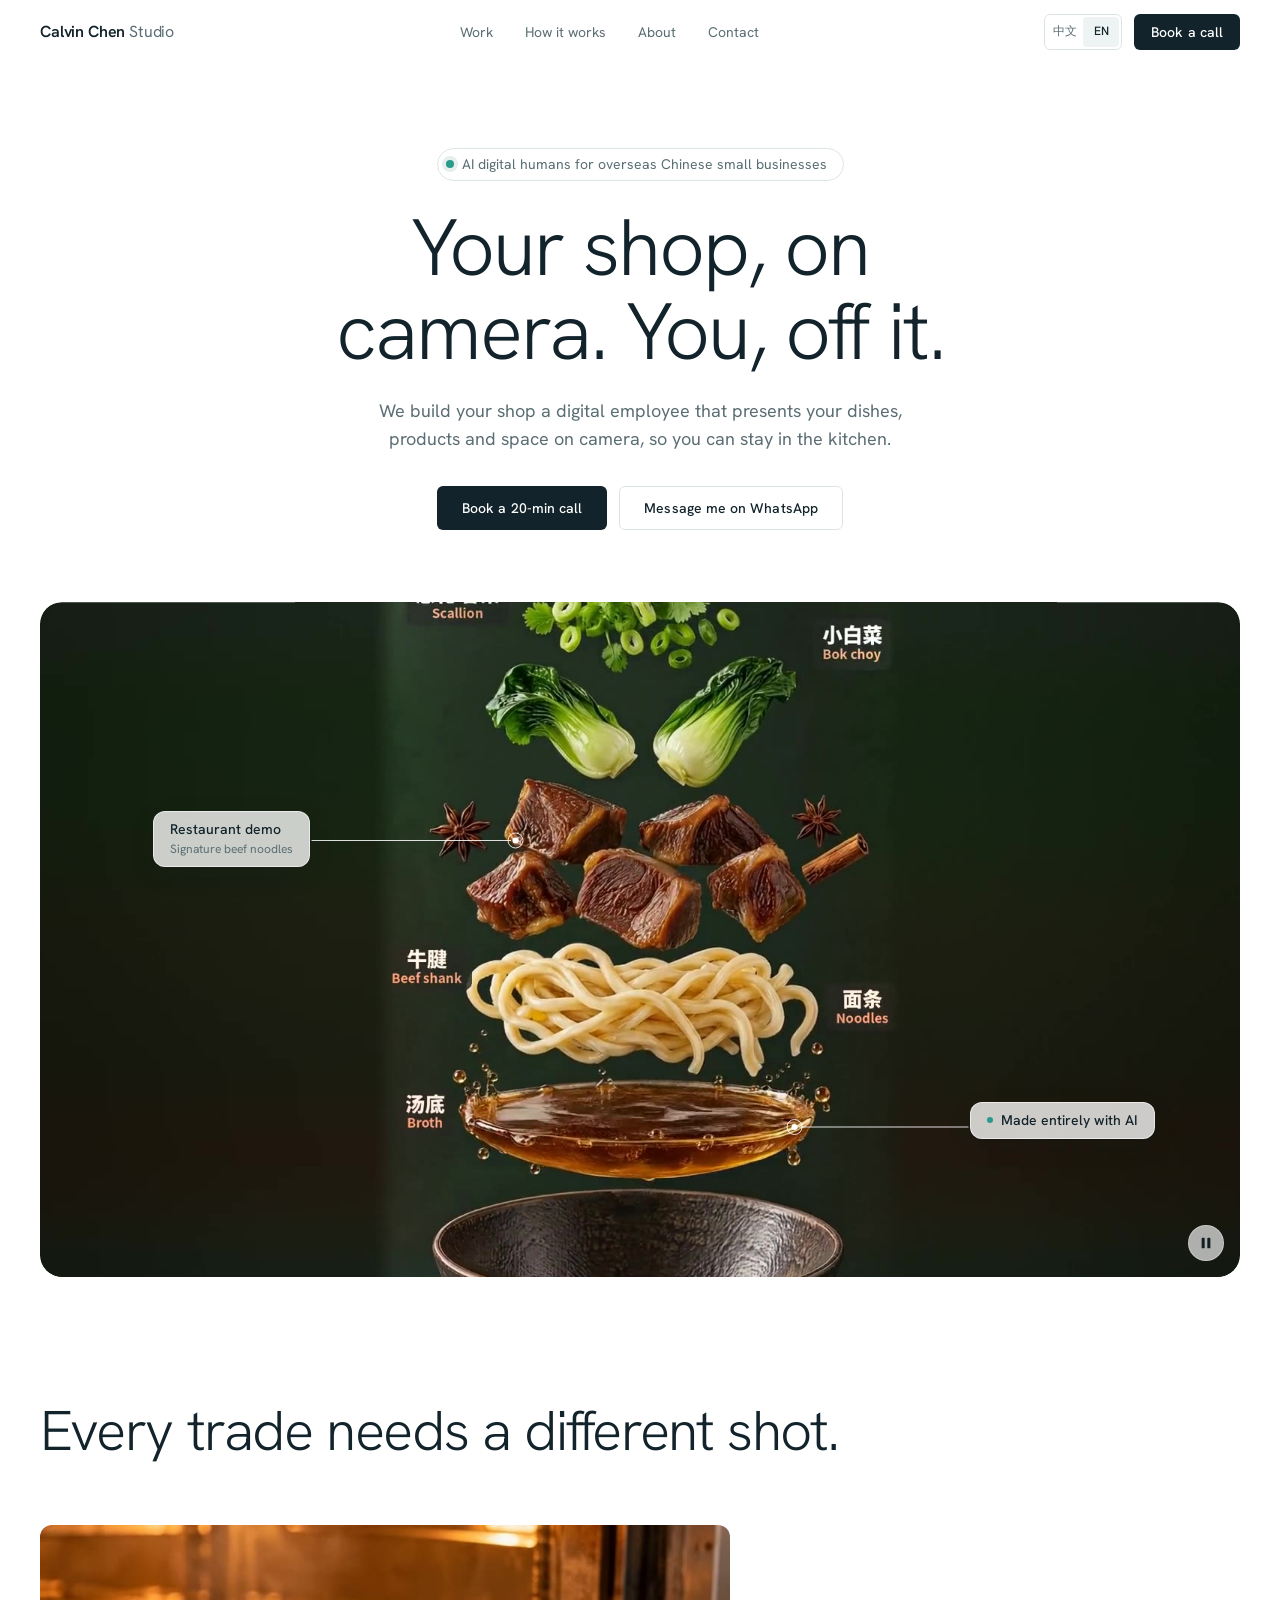
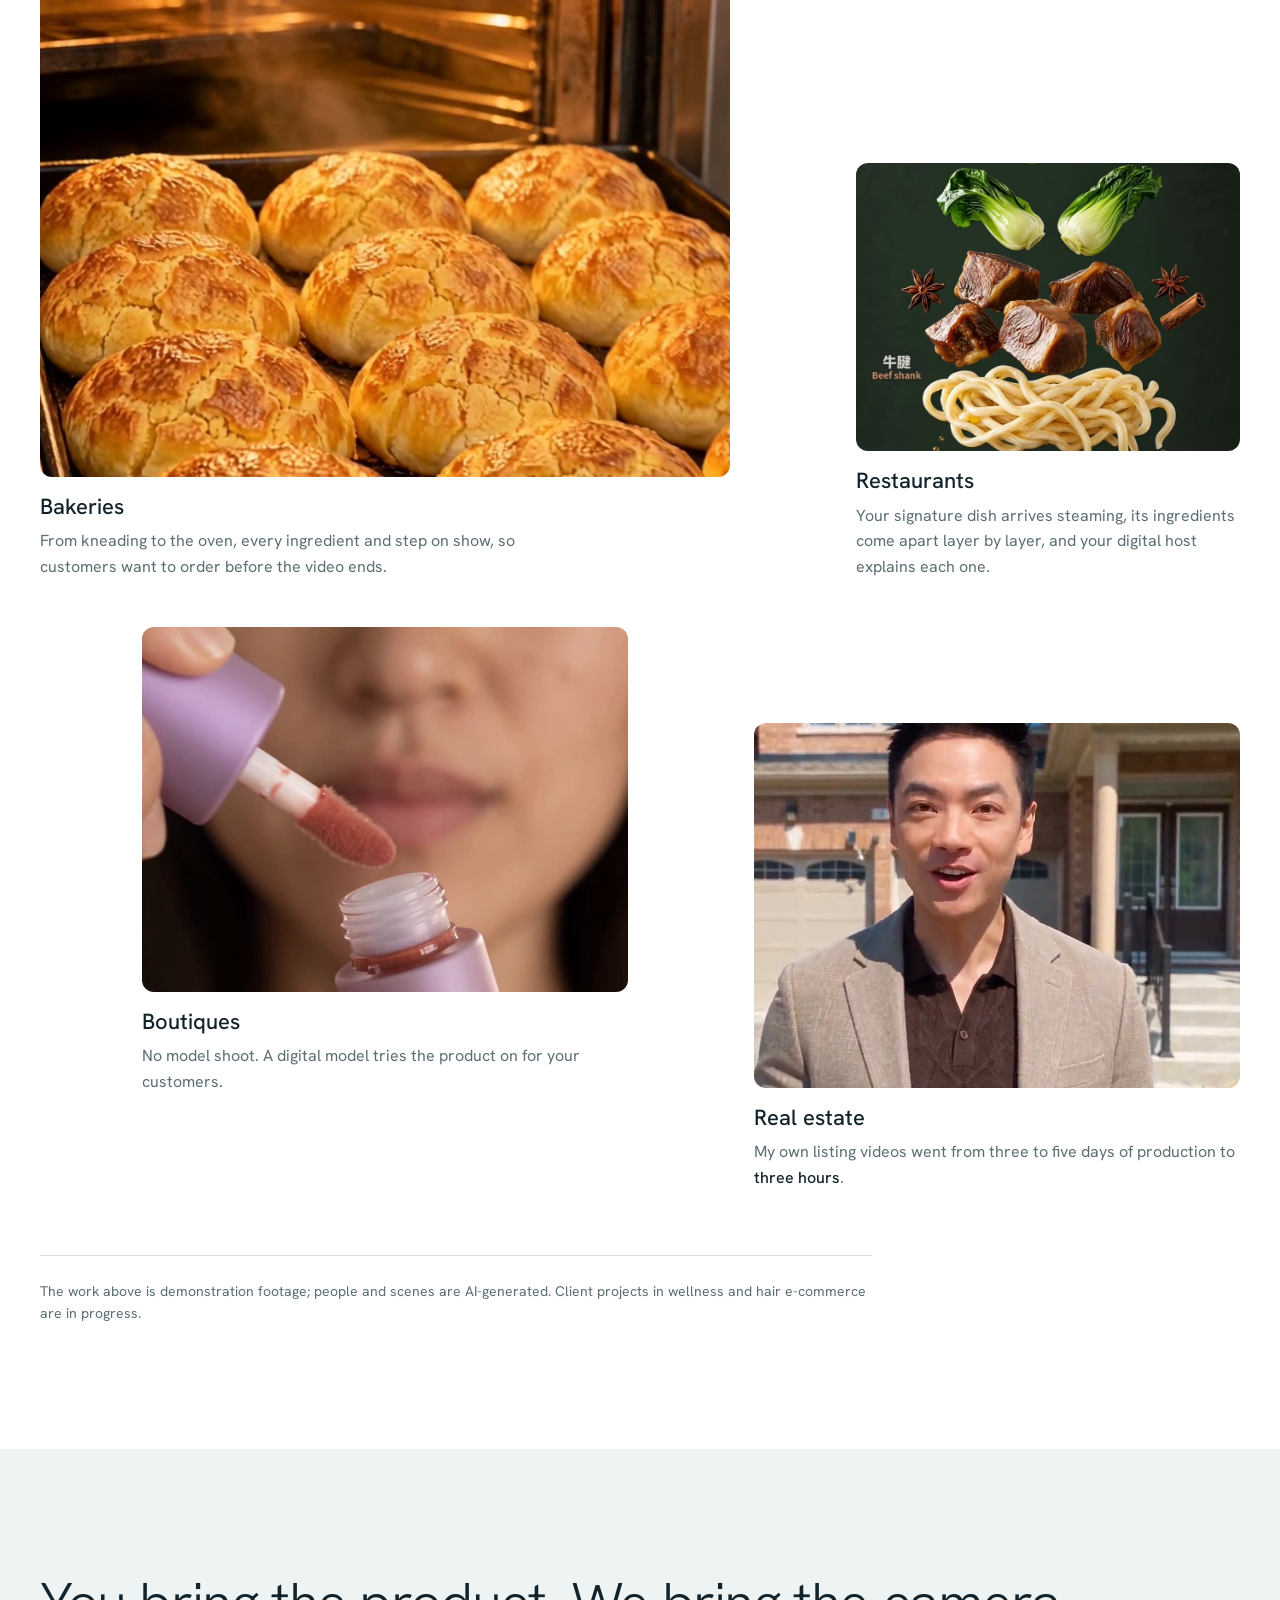
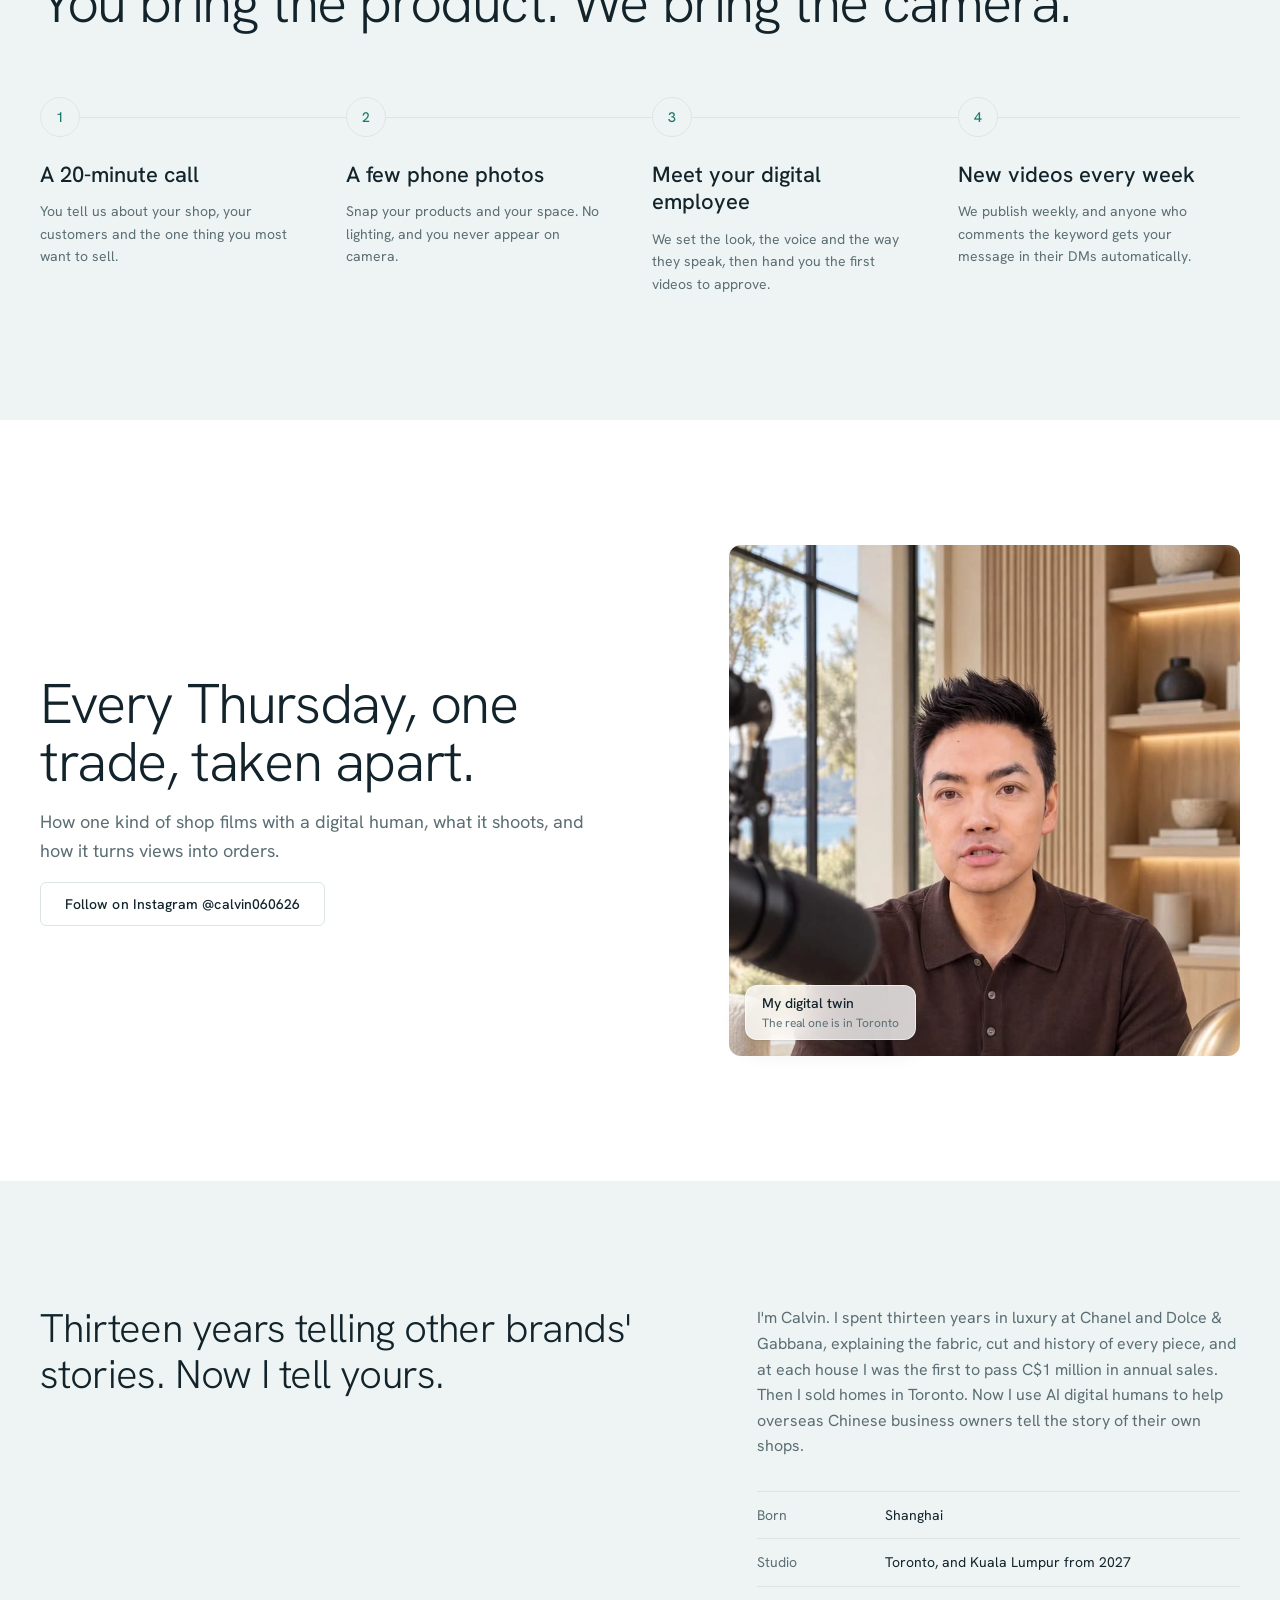
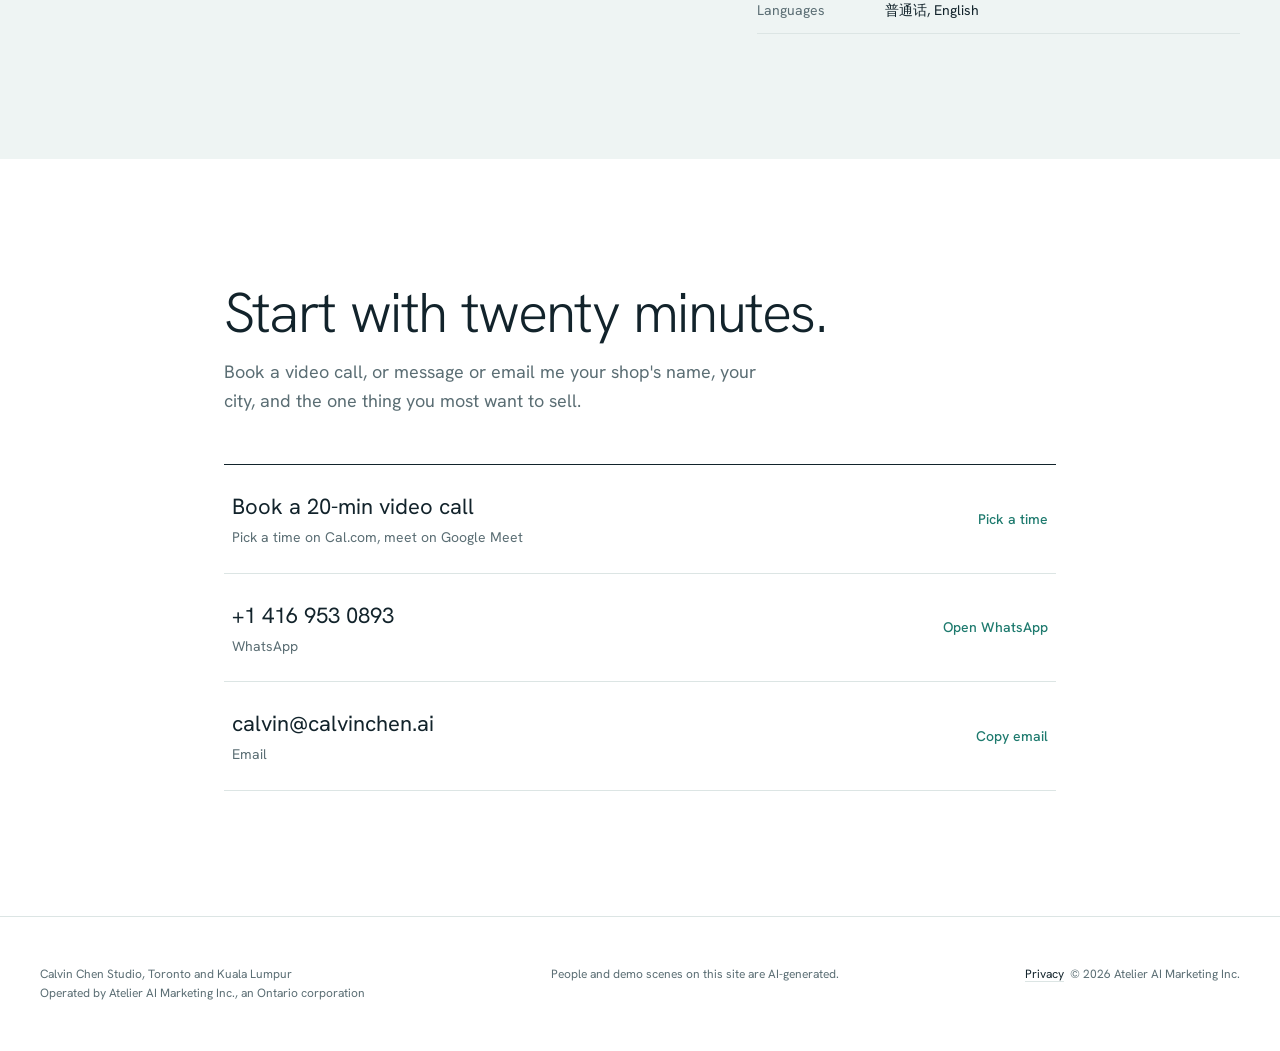
==== commit 3d26ff38: "Footer and privacy page: name Atelier AI Marketing Inc. as the operating company Calvin Chen Studio " ====
--- a/index.html
+++ b/index.html
@@ -263,9 +263,9 @@
 
 <footer class="site-footer">
   <div class="container site-footer__row">
-    <span>Calvin Chen Studio, Toronto and Kuala Lumpur</span>
+    <span>Calvin Chen Studio, Toronto and Kuala Lumpur<br><span lang="zh-Hans">由 Atelier AI Marketing Inc.（安大略省注册公司）经营</span><span lang="en">Operated by Atelier AI Marketing Inc., an Ontario corporation</span></span>
     <span><span lang="zh-Hans">网站上的人物与示范画面由 AI 生成。</span><span lang="en">People and demo scenes on this site are AI-generated.</span></span>
-    <span><a class="link" href="privacy.html"><span lang="zh-Hans">隐私说明</span><span lang="en">Privacy</span></a>&nbsp;&nbsp;© <span data-year>2026</span></span>
+    <span><a class="link" href="privacy.html"><span lang="zh-Hans">隐私说明</span><span lang="en">Privacy</span></a>&nbsp;&nbsp;© <span data-year>2026</span> Atelier AI Marketing Inc.</span>
   </div>
 </footer>
 </body>
